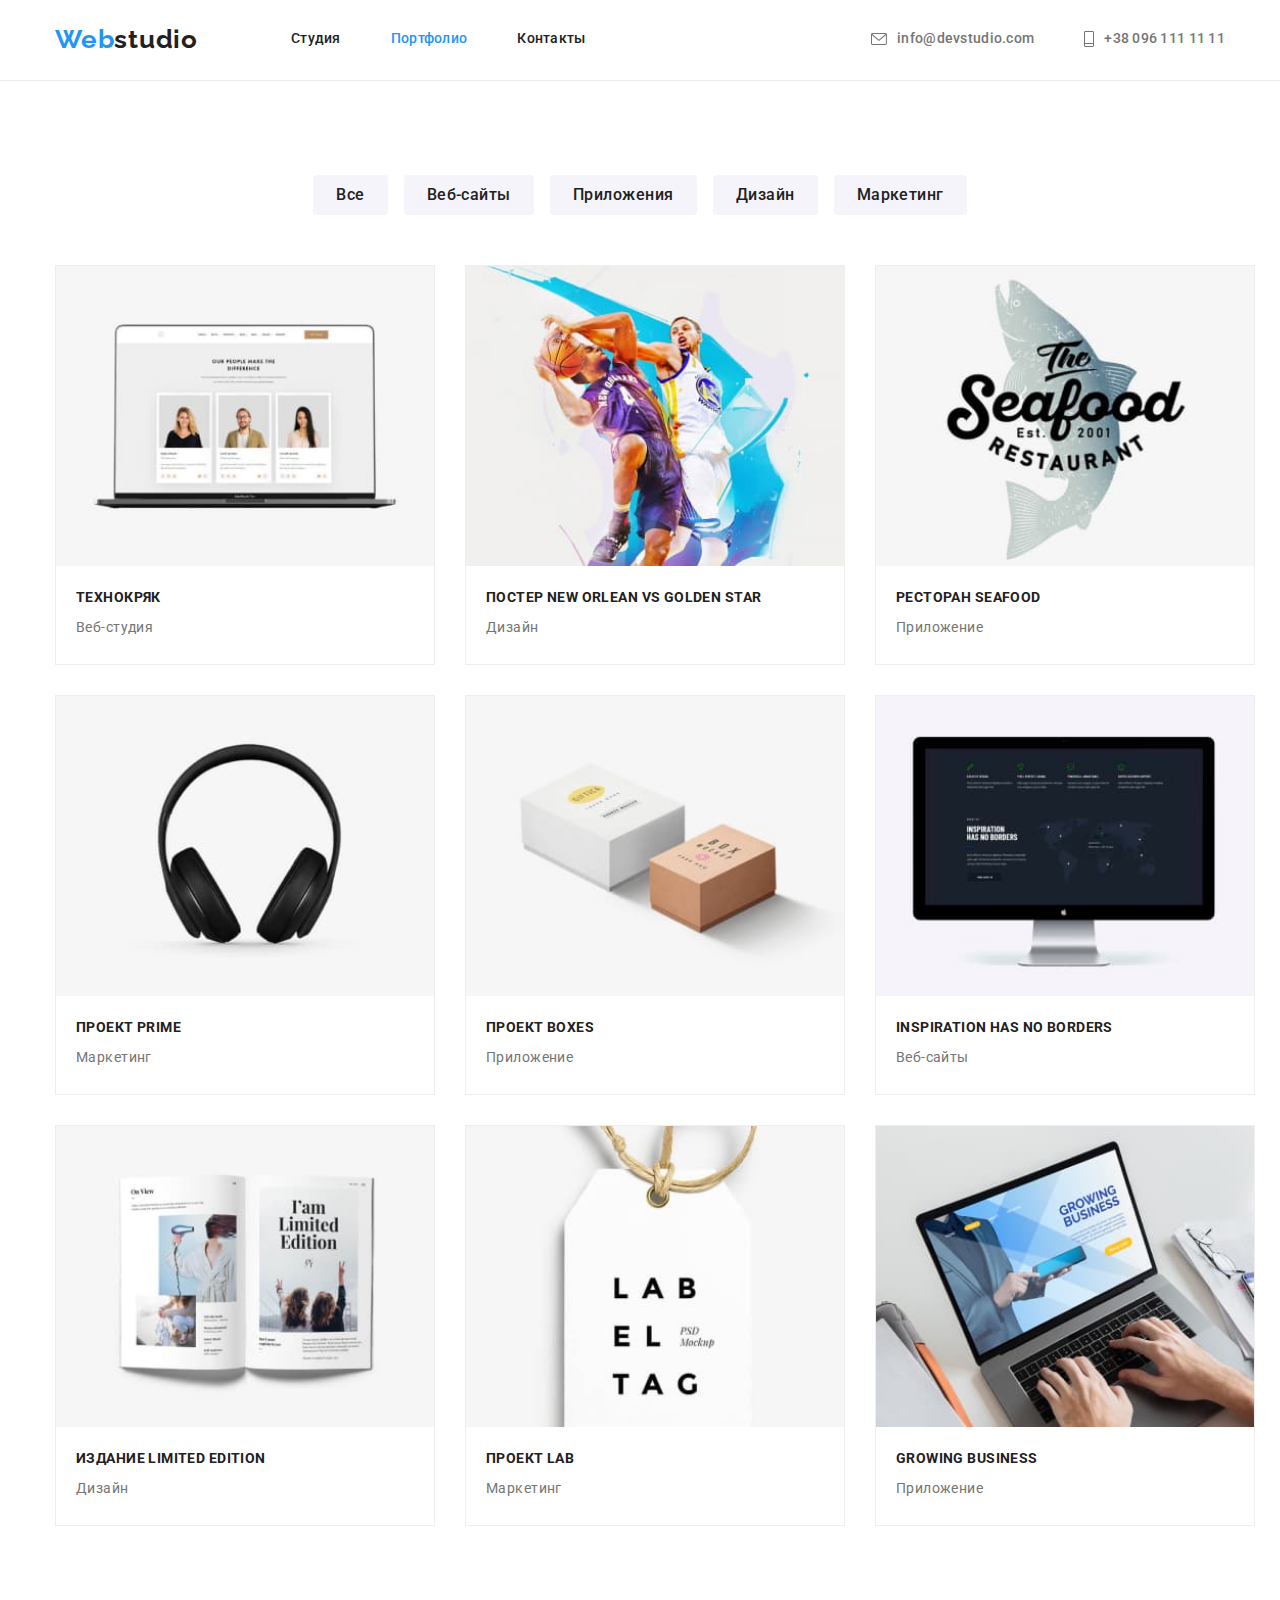
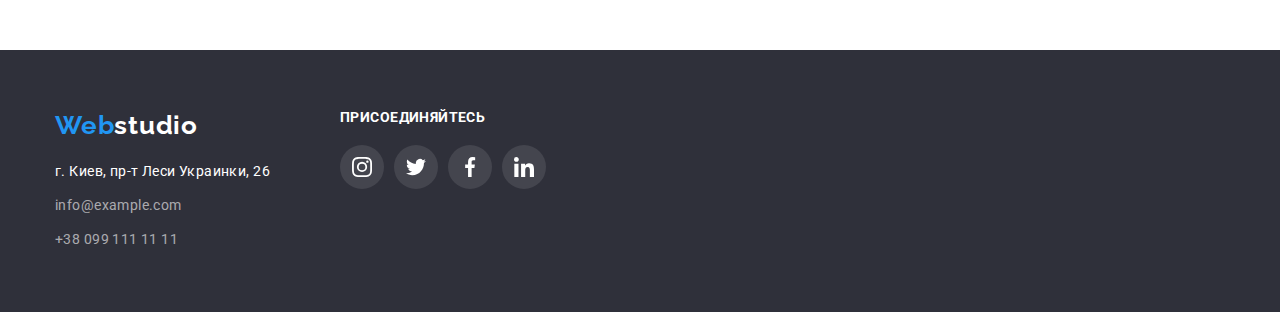
==== portfolio.html @ 7bdae18e "скопирован контент из дз4" ====
<!DOCTYPE html>
<html lang="ru">
<head>
    <meta charset="UTF-8">
    <meta http-equiv="X-UA-Compatible" content="IE=edge">
    <meta name="viewport" content="width=device-width, initial-scale=1.0">
    <link rel="preconnect" href="https://fonts.googleapis.com">
    <link rel="preconnect" href="https://fonts.gstatic.com" crossorigin>
    <link
        href="https://fonts.googleapis.com/css2?family=Oleo+Script&family=Raleway:wght@700&family=Roboto:wght@400;500;700;900&display=swap"
        rel="stylesheet">
    <link rel="stylesheet" href="./css/modern-normalize.css">
    <link rel="stylesheet" href="./css/styles.css">
    <title class="title">Портфолио</title>
</head>
<body>
    <header class="header">
        <div class="container header-container">
        <!-- link to homepage-->
        <a class="header-logo link"  href="/"><span class="logocolor">Web</span>studio</a>
        <!--header nav section-->
        <nav class="header-nav">
            <ul class="list header-list">
                <li class="header-item"><a class="link header-link"  href="./index.html">Студия</a></li>
                <li class="header-item"><a class="link header-link current"  href="./portfolio.html">Портфолио</a></li>
                <li class="header-item"><a class="link header-link"  href="/Контакты">Контакты</a></li>
            </ul>
        </nav>
        <div class="header-contact">
            <ul class="list header-list">
                <!-- Link to e-mail address -->
                <li class="header-item">
                    <a class="link header-link-contact" href="mailto:info@devstudio.com">
                        <svg class="icon-contact" width="16" height="12">
                            <use href="./images/symbol-defs.svg#icon-mail"></use>
                        </svg>
                        info@devstudio.com
                    </a>
                </li>
                <!-- Link to phone number  -->
                <li class="header-item">
                    <a class="link header-link-contact" href="tel:+38 096 111 11 11">
                        <svg class="icon-contact" width="10" height="16">
                            <use href="./images/symbol-defs.svg#icon-phone"></use>
                        </svg>
                        +38 096 111 11 11
                    </a>
                </li>
            </ul>
        </div>
        </div>
    </header>
    <main>
        <section class="main">
            <div class="container">
        <!-- section main-->
                <ul class="list main-list">
                    <li class="main-item"><button type="button" class="main-btn">Все</button></a></li>
                    <li class="main-item"><button type="button" class="main-btn">Веб-сайты</button></a></li>
                    <li class="main-item"><button type="button" class="main-btn">Приложения</button></a></li>
                    <li class="main-item"><button type="button" class="main-btn">Дизайн</button></a></li>
                    <li class="main-item"><button type="button" class="main-btn">Маркетинг</button></a></li>
                </ul>
            <!--section portfolio-->
                <ul class="list portfolio-list">
                    <li class="portfolio-item"><a class="link portfolio-link" href=""><img src="./images/technocryack.jpg" alt="ноутбук" width="370">
                        <div class="portfolio-card-text">
                        <h3 class="h3-portfolio h3-title">Технокряк</h3>
                        <p class="p-portfolio p-text">Веб-студия</p>
                        </div>
                        </a>
                    </li>
                    <li class="portfolio-item"><a class="link portfolio-link" href=""><img src="./images/poster.jpg" alt="Постер" width="370">
                        <div class="portfolio-card-text">
                        <h3 class="h3-portfolio h3-title">Постер New Orlean vs Golden Star</h3>
                        <p class="p-portfolio p-text">Дизайн</p>
                        </div>
                        </a>
                    </li>
                    <li class="portfolio-item"><a class="link portfolio-link" href=""><img src="./images/restoruantseafood.jpg" alt="Ресторан" width="370">
                        <div class="portfolio-card-text">
                        <h3 class="h3-portfolio h3-title">Ресторан Seafood</h3>
                        <p class="p-portfolio p-text">Приложение</p>
                        </div>
                        </a>
                    </li>
                    <li class="portfolio-item"><a class="link portfolio-link" href=""><img src="./images/projectprime.jpg" alt="прайм" width="370">
                        <div class="portfolio-card-text">
                        <h3 class="h3-portfolio h3-title">Проект Prime</h3>
                        <p class="p-portfolio p-text">Маркетинг</p>
                        </div>
                        </a>
                    </li>
                    <li class="portfolio-item"><a class="link portfolio-link" href=""><img src="./images/projectboxes.jpg" alt="коробочки"width="370">
                        <div class="portfolio-card-text">
                        <h3 class="h3-portfolio h3-title">Проект Boxes</h3>
                        <p class="p-portfolio p-text">Приложение</p>
                        </div>
                        </a>
                    </li>
                    <li class="portfolio-item"><a class="link portfolio-link" href=""><img src="./images/insphasnoborders.jpg" alt="Вебсайт"width="370">
                        <div class="portfolio-card-text">
                        <h3 class="h3-portfolio h3-title">Inspiration has no Borders</h3>
                        <p class="p-portfolio p-text">Веб-сайты</p>
                        </div>
                        </a>
                    </li>
                    <li class="portfolio-item"><a class="link portfolio-link" href=""><img src="./images/limedition.jpg" alt="журнал"width="370">
                        <div class="portfolio-card-text">
                        <h3 class="h3-portfolio h3-title">Издание Limited Edition</h3>
                        <p class="p-portfolio p-text">Дизайн</p>
                        </div>
                        </a>
                    </li>
                    <li class="portfolio-item"><a class="link portfolio-link" href=""><img src="./images/projectlab.jpg" alt="Бирка"width="370">
                        <div class="portfolio-card-text">
                        <h3 class="h3-portfolio h3-title">Проект LAB</h3>
                        <p class="p-portfolio p-text">Маркетинг</p>
                        </div>
                        </a>
                    </li>
                    <li class="portfolio-item"><a class="link portfolio-link" href=""><img src="./images/growingbusiness.jpg" alt="работа на ноутбуке"width="370">
                        <div class="portfolio-card-text">
                        <h3 class="h3-portfolio h3-title">Growing Business</h3>
                        <p class="p-portfolio p-text">Приложение</p>
                        </div>
                        </a>
                    </li>
                </ul>
            </div>
        </section>
    </main>
<footer class="footer">
    <div class="container connect-container">
        <!--link to homepage-->
        <section class="footer-section-address">
            <a class="footer-logo link" href="/"><span class="logocolor">Web</span>studio</a>
            <address class="address">
                <ul class="list footer-list">
                    <li class="footer-item"><a class="link footer-link" href="https://goo.gl/maps/7gnmi9hPNEsTikb38"
                            target="_blank">г. Киев, пр-т Леси Украинки, 26</a></li>
                    <li class="footer-item"><a class="link footer-link footer-mail"
                            href="mailto:info@example.com">info@example.com</a></li>
                    <li class="footer-item"><a class="link footer-link footer-tel" href="tel:+380991111111">+38 099 111
                            11 11</a></li>
                </ul>
            </address>
        </section>
        <section>
            <h2 class="h2-title social-list-title">ПРИСОЕДИНЯЙТЕСЬ</h2>
            <ul class="list social-list">
                <li class="footer-social-item"><a class="link footer-social-link" href="">
                        <svg class="footer-social-icon">
                            <use href="./images/symbol-defs.svg#icon-instagram"></use>
                        </svg>
                    </a></li>
                <li class="footer-social-item"><a class="link footer-social-link" href="">
                        <svg class="footer-social-icon">
                            <use href="./images/symbol-defs.svg#icon-twitter"></use>
                        </svg>
                    </a></li>
                <li class="footer-social-item"><a class="link footer-social-link" href="">
                        <svg class="footer-social-icon">
                            <use href="./images/symbol-defs.svg#icon-facebook"></use>
                        </svg>
                    </a></li>
                <li class="footer-social-item"><a class="link footer-social-link" href="">
                        <svg class="footer-social-icon">
                            <use href="./images/symbol-defs.svg#icon-linkedin"></use>
                        </svg>
                    </a></li>
            </ul>
        </section>
    </div>
</footer>
</body>
</html>
---- css/styles.css ----
p,
h1,
h2,
h3,
h4,
h5,
h6 {
  margin: 0;
}
ul {
  margin: 0;
  padding: 0;
}
button {
  cursor: pointer;
  border: none;
}
img {
  display: block;
  width: 100%;
  height: auto;
}

.container {
  width: 1200px;
  padding-left: 15px;
  padding-right: 15px;
  margin: 0 auto;
}
:root {
  --basecolor1: #ffffff;
  --basecolor2: #212121;
  --basecolor3hover: #2196f3;
}
body {
  font-family: Roboto, sans-serif;
  color: var(--basecolor2);
  background-color: var(--basecolor1);
}

.list {
  list-style: none;
}
.link {
  text-decoration: none;
}
.link:hover,
.link:focus {
}
.title {
}
.h2-title {
  font-weight: 700;
  font-size: 36px;
  line-height: 1.11;
  text-align: center;
  letter-spacing: 0.03em;

  color: var(--basecolor2);

  margin-bottom: 50px;
}
.h3-title {
  font-weight: 700;
  font-size: 14px;
  line-height: 1.14;
  letter-spacing: 0.03em;
  text-transform: uppercase;

  color: var(--basecolor2);

  padding-bottom: 10px;
}
.p-text {
  font-weight: 400;
  font-size: 14px;
  line-height: 1.71;
  letter-spacing: 0.03em;

  color: #757575;
}

/* ---header----*/
.header {
  background-color: inherit;
  border-bottom: 1px solid #ececec;
}
.header-container {
  display: flex;
  align-items: center;
  padding-top: 24px;
  padding-bottom: 25px;
}
.header-logo {
  font-family: Raleway;
  font-weight: 700;
  font-size: 26px;
  line-height: 1.19;
  letter-spacing: 0.03em;
  color: var(--basecolor2);
  margin-right: 93px;
}
.logocolor {
  font-family: Raleway;
  font-weight: 700;
  font-size: 26px;
  line-height: 1.19;
  letter-spacing: 0.03em;
  color: var(--basecolor3hover);
}
.header-nav {
}
.header-list {
  display: flex;
}
.header-contact .link {
  font-weight: 500;
  font-size: 14px;
  line-height: 1.14;
  letter-spacing: 0.02em;
  color: #757575;
}
.header-item:not(:last-child) {
  margin-right: 50px;
}
.header-link {
  font-weight: 500;
  font-size: 14px;
  line-height: 1.14;
  letter-spacing: 0.02em;
  color: var(--basecolor2);
}
.header-link:hover,
.header-link:focus {
  color: var(--basecolor3hover);
}
.header-contact {
  margin-left: auto;
}
.header-item:not(:last-child) {
  margin-right: 50px;
}
.header-item .link {
  display: flex;
  justify-content: center;
  align-items: center;
}

.header-link-contact {
  display: block;
  text-decoration: none;
}
.header-list .link:hover,
.header-list .link:focus {
  color: var(--basecolor3hover);
}
.icon-contact {
  margin-right: 10px;
  fill: currentColor;
}

/*---make order-- */
.make-order {
  background-color: #2f303a;
  background-image: linear-gradient(
      rgba(47, 48, 58, 0.4),
      rgba(47, 48, 58, 0.4)
    ),
    url(../images/makeorderbackground.jpg);
  background-repeat: no-repeat;
  background-position: center;
  background-size: cover;
  padding-top: 200px;
  padding-bottom: 200px;
}
.make-order-title {
  font-family: Roboto;
  font-style: normal;
  font-weight: 900;
  font-size: 44px;
  line-height: 60px;
  text-align: center;
  letter-spacing: 0.06em;
  text-transform: uppercase;
  color: var(--basecolor1);
  margin: 0 auto 30px;
  max-width: 700px;
}
.make-order-button {
  color: var(--basecolor1);
  background: var(--basecolor3hover);
  text-align: center;
  margin: 0 auto;
  display: block;
  width: 200px;
  height: 50px;
  box-shadow: 0px 4px 4px rgba(0, 0, 0, 0.15);
  border-radius: 4px;
}
.make-order-button:hover,
.make-order-button:focus {
  background: #188ce8;
}
.current {
  color: var(--basecolor3hover);
}
/* ---features--- */
.features {
  padding-top: 94px;
}
.features-list {
  display: flex;
}
.features-item {
  width: 270px;
  margin-right: 30px;
}
.features-item:last-child {
  margin-right: 0;
}
/* .features-item::before {
  display: block;
  content: "";
  height: 120px;
  background-color: #f5f4fa;
  background-position: center;
  border-radius: 4px;
  margin-bottom: 30px;
} */

.icon-features {
  display: flex;
  justify-content: center;
  align-items: center;
  height: 120px;
  border-radius: 4px;
  background-color: #f5f4fa;
  background-position: center;
  margin-bottom: 30px;
}
.icon-features-icon {
  width: 70px;
  height: 70px;
}

/* ---our work---- */
.our-work {
  padding-top: 94px;
  padding-bottom: 94px;
}
.our-work-list {
  display: flex;
}
.our-work-item + .our-work-item {
  margin-left: 30px;
}
.our-work-item:first-child {
  margin-left: 0;
}
/* --- our team--- */
.our-team {
  padding-top: 94px;
  background: #f5f4fa;
  padding-bottom: 94px;
}
.our-team-list {
  display: flex;
}
.our-team-item {
  width: 270px;
  background: var(--basecolor1);
  /* material shadow v1 */
  box-shadow: 0px 1px 3px rgba(0, 0, 0, 0.12), 0px 1px 1px rgba(0, 0, 0, 0.14),
    0px 2px 1px rgba(0, 0, 0, 0.2);
  border-radius: 0px 0px 4px 4px;
  margin-left: 30px;
  align-items: center;
}
.our-team-item:first-child {
  margin-left: 0;
}
.card-employee {
  margin: 30px auto;
}

.our-team-name {
  margin-top: 30px;
  /* identical to box height */
  text-align: center;
  letter-spacing: 0.03em;
}
.our-team-post {
  /* identical to box height */
  text-align: center;
  letter-spacing: 0.03em;
}
.our-team-title {
  margin-bottom: 50px;
}
.our-team-social-list {
  display: flex;
  justify-content: center;
}
.our-team-social-item + .our-team-social-item {
  margin-left: 10px;
}
.our-team-social-link {
  width: 44px;
  height: 44px;
  display: flex;
  justify-content: center;
  align-items: center;
  border-radius: 50%;
}
.our-team-social-link:hover,
.our-team-social-link:focus {
  background-color: var(--basecolor3hover);
}
.our-team-social-link:hover .our-team-social-icon,
.our-team-social-link:focus .our-team-social-icon {
  fill: var(--basecolor1);
}
.our-team-social-icon {
  width: 20px;
  height: 20px;
  fill: #afb1b8;
}

/* ---customers--- */
.customers {
  justify-content: center;
  padding-top: 94px;
  padding-bottom: 94px;
}
.customers-title {
  margin-bottom: 50px;
}
.customers-list {
  display: flex;
  justify-content: center;
}
.customers-item {
  margin-right: 30px;
}
.customers-item:last-child {
  margin-right: 0;
}
.customers-item:hover {
  color: var(--basecolor3hover);
}
.customers-link {
  display: flex;
  justify-content: center;
  align-items: center;
  width: 170px;
  height: 92px;
  border: 1px solid;
  color: #afb1b8;
  border-color: #afb1b8;
  border-radius: 4px;
}
.customers-link:hover,
.customers-link:focus {
  border-color: var(--basecolor3hover);
  color: var(--basecolor3hover);
}
.icon-logo {
  fill: currentColor;
}
/* ---footer---- */
.footer {
  background: #2f303a;
  padding-top: 60px;
  padding-bottom: 60px;
}
.footer-list {
}
.footer-item {
  margin-bottom: 10px;
}
.footer-item:last-child {
  margin-bottom: 0;
}
.footer-link {
  font-family: inherit;
  font-weight: 400;
  font-size: 14px;
  line-height: 1.71;
  letter-spacing: 0.03em;
  color: var(--basecolor1);
}
.footer-link:hover,
.footer-link:focus {
  font-family: inherit;
  font-weight: 400;
  font-size: 14px;
  line-height: 1.71;
  letter-spacing: 0.03em;
  color: var(--basecolor3hover);
}
.footer-mail,
.footer-tel {
  color: rgba(255, 255, 255, 0.6);
}
.footer-logo {
  display: block;
  font-family: Raleway;
  font-style: normal;
  font-weight: 700;
  font-size: 26px;
  line-height: 1.19;
  letter-spacing: 0.03em;
  color: var(--basecolor1);
  margin-bottom: 20px;
}
.address {
  font-style: normal;
}
.connect-container {
  display: flex;
}
.footer-section-address {
  margin-right: 70px;
}
.social-list-title {
  color: var(--basecolor1);
  font-size: 14px;
  line-height: 1, 17;
  text-align: left;
  margin-bottom: 20px;
}
.social-list {
  display: flex;
}
.footer-social-item {
  margin-right: 10px;
}
.footer-social-link {
  width: 44px;
  height: 44px;
  background-color: rgba(255, 255, 255, 0.1);
  display: flex;
  justify-content: center;
  align-items: center;
  border-radius: 50%;
}
.footer-social-link:hover {
  background-color: var(--basecolor3hover);
}
.footer-social-icon {
  width: 20px;
  height: 20px;
  fill: var(--basecolor1);
}
/* ---main---- */
.main {
  padding-top: 94px;
  padding-bottom: 94px;
}
.main-list {
  display: flex;
  justify-content: center;
  margin-bottom: 50px;
}
.main-item {
  margin-left: 8px;
  border-radius: 4px;
  cursor: pointer;
}
.main-item:first-child {
  margin-left: 0;
}
.main-item:not(:last-child) {
  margin-right: 8px;
}
.main-link {
}
.main-btn {
  padding: 6px 22px;
  border: 1px solid transparent;
  border-radius: 4px;
  font-family: inherit;
  font-weight: 500;
  font-size: 16px;
  line-height: 1.62;
  letter-spacing: 0.03em;
  background-color: #f5f4fa;
  color: var(--basecolor2);
  cursor: pointer;
}
.main-list .main-btn:hover,
.main-list .main-btn:focus {
  color: var(--basecolor1);
  background: var(--basecolor3hover);
  box-shadow: 0px 3px 1px rgba(0, 0, 0, 0.1), 0px 1px 2px rgba(0, 0, 0, 0.08),
    0px 2px 2px rgba(0, 0, 0, 0.12);
  border-radius: 4px;
}
.current-button {
  color: var(--basecolor1);
  background: var(--basecolor3hover);
  /* shadow-middle */
  box-shadow: 0px 3px 1px rgba(0, 0, 0, 0.1), 0px 1px 2px rgba(0, 0, 0, 0.08),
    0px 2px 2px rgba(0, 0, 0, 0.12);
  border-radius: 4px;
}
/* ---portfolio---- */
.portfolio {
}
.portfolio-list {
  display: flex;
  flex-wrap: wrap;
  margin-left: -30px;
  margin-right: -30px;
}
.portfolio-item {
  flex-basis: calc((100% - 90px) / 3);
  margin-left: 30px;
  margin-bottom: 30px;
  background: var(--basecolor1);
  border: 1px solid #eeeeee;
}
.portfolio-list .portfolio-link:hover,
.portfolio-list .portfolio-link:focus {
  box-sizing: border-box;
  box-shadow: 1px 4px 6px 0px rgba(0, 0, 0, 0.161),
    0px 4px 4px 0px rgba(0, 0, 0, 0.059), 0px 1px 1px 0px rgba(0, 0, 0, 0.122);
}
.portfolio-card-text {
  padding: 24px 20px;
}
.portfolio-link {
  display: block;
}
.portfolio-link:hover {
}
.h3-portfolio {
}
.p-portfolio {
}
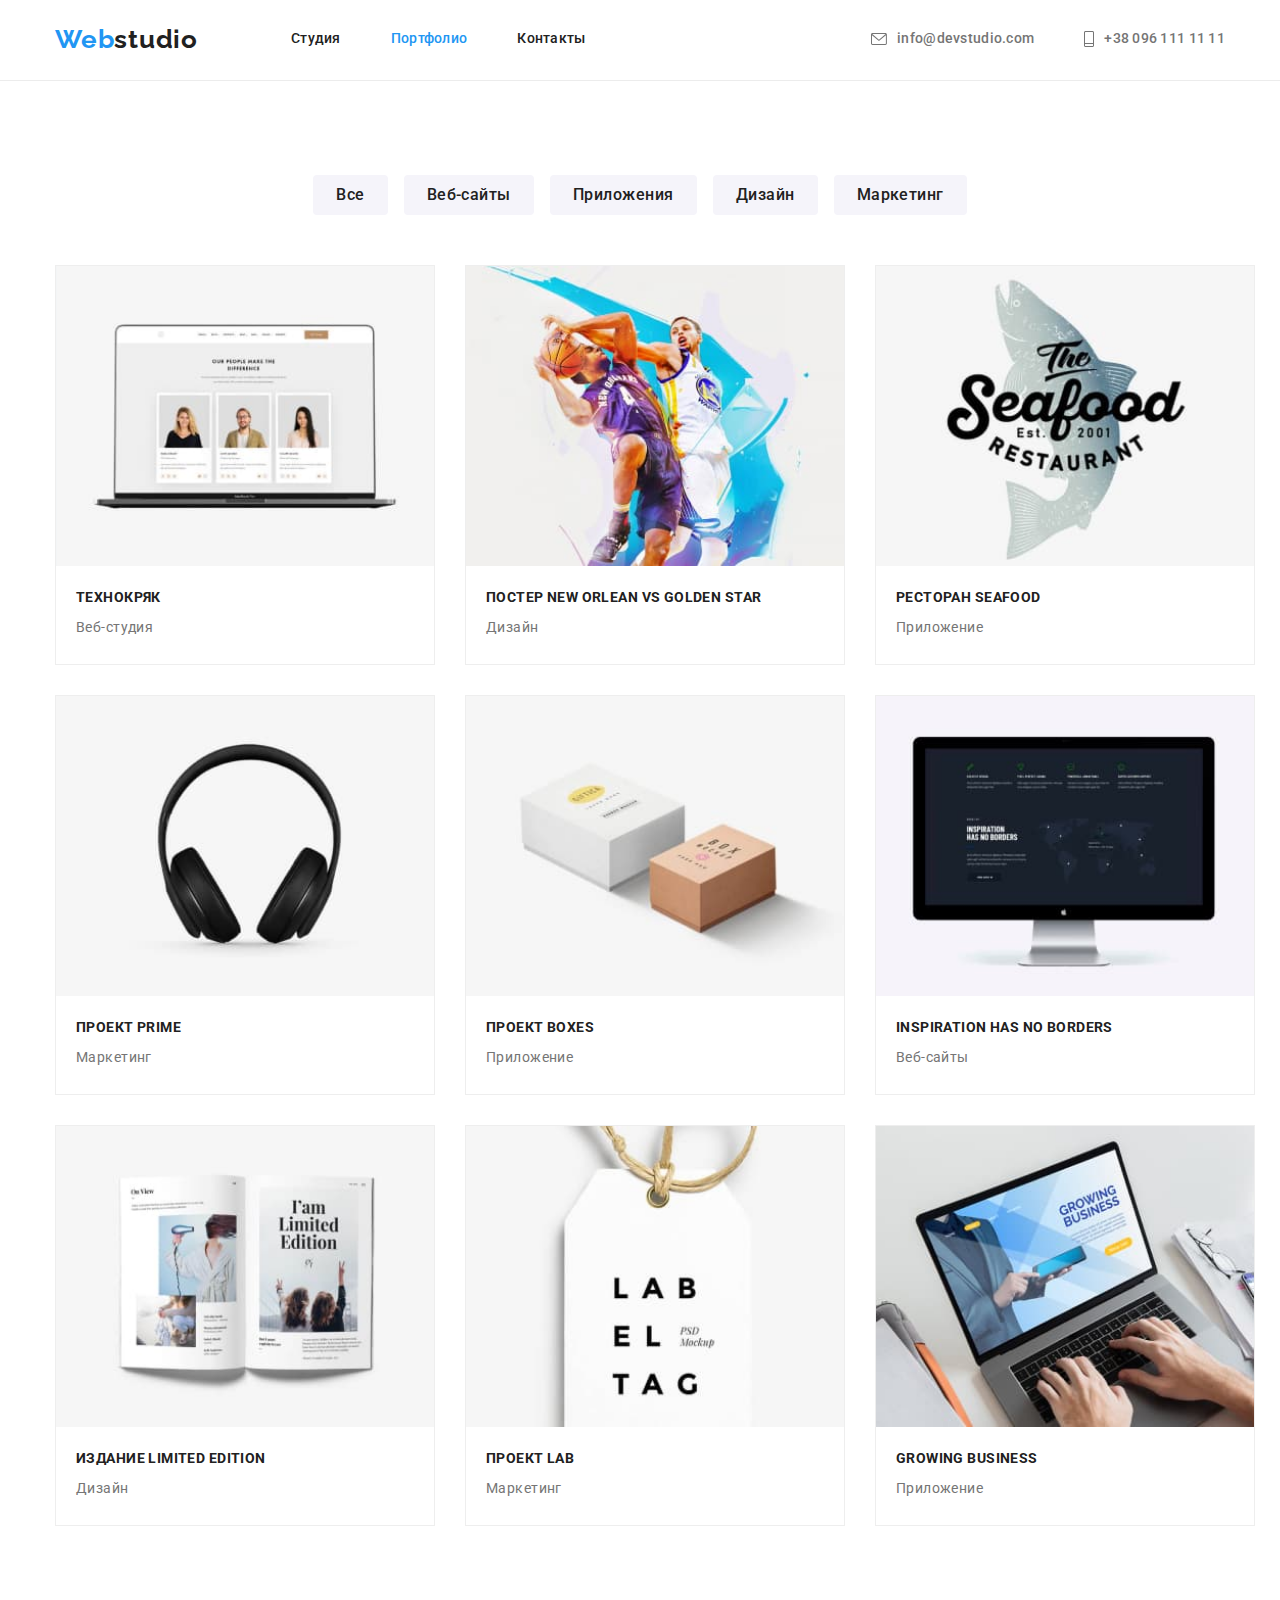
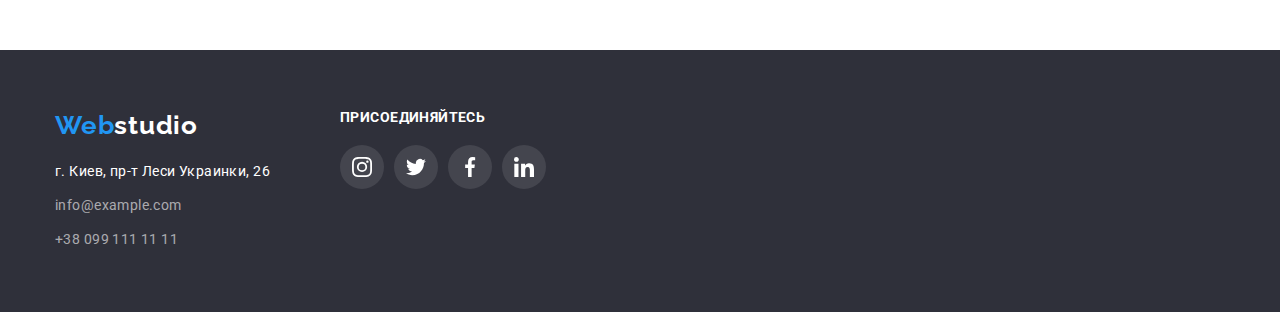
==== commit 544fdf50: "добавлен оверлей в портфолио" ====
--- a/portfolio.html
+++ b/portfolio.html
@@ -63,12 +63,22 @@
                 </ul>
             <!--section portfolio-->
                 <ul class="list portfolio-list">
-                    <li class="portfolio-item"><a class="link portfolio-link" href=""><img src="./images/technocryack.jpg" alt="ноутбук" width="370">
-                        <div class="portfolio-card-text">
-                        <h3 class="h3-portfolio h3-title">Технокряк</h3>
-                        <p class="p-portfolio p-text">Веб-студия</p>
-                        </div>
+                    <li class="portfolio-item"><a class="link portfolio-link" href="">
+                        <div class="thumb-overlay">
+                        <img src="./images/technocryack.jpg" alt="ноутбук" width="370">
+                            <div class="container-overlay">
+                                <p class="text-overlay">Технокряк это современная площадка распространения коронавируса. Компании используют эту
+                                    платформу для цифрового
+                                    шпионажа и атак на защищённые сервера конкурентов.</p>
+                            </div>
+                            </div>
+                            <div class="portfolio-card-text">
+                            <h3 class="h3-portfolio h3-title">Технокряк</h3>
+                            <p class="p-portfolio p-text">Веб-студия</p>
+                            </div>
+                        
                         </a>
+                        
                     </li>
                     <li class="portfolio-item"><a class="link portfolio-link" href=""><img src="./images/poster.jpg" alt="Постер" width="370">
                         <div class="portfolio-card-text">
--- a/css/styles.css
+++ b/css/styles.css
@@ -133,6 +133,7 @@
 .header-link:hover,
 .header-link:focus {
   color: var(--basecolor3hover);
+  border-bottom: 4px solid var(--basecolor3hover);
 }
 .header-contact {
   margin-left: auto;
@@ -532,6 +533,36 @@
 .portfolio-link {
   display: block;
 }
+.thumb-overlay {
+  position: relative;
+  overflow: hidden;
+}
+
+.container-overlay {
+  position: absolute;
+  top: 0;
+  left: 0;
+  width: 100%;
+  height: 100%;
+  text-align: center;
+  background-color: rgba(33, 150, 243, 0.9);
+  transform: translateX(-100%);
+  transition: 500ms ease;
+}
+.text-overlay {
+  font-family: Roboto;
+  font-size: 18px;
+  font-weight: 400;
+  line-height: 28px;
+  letter-spacing: 0.03em;
+  text-align: left;
+  padding: 24px 63px;
+  color: var(--basecolor1);
+}
+.thumb-overlay:hover .container-overlay {
+  transform: translateX(0);
+}
+
 .portfolio-link:hover {
 }
 .h3-portfolio {
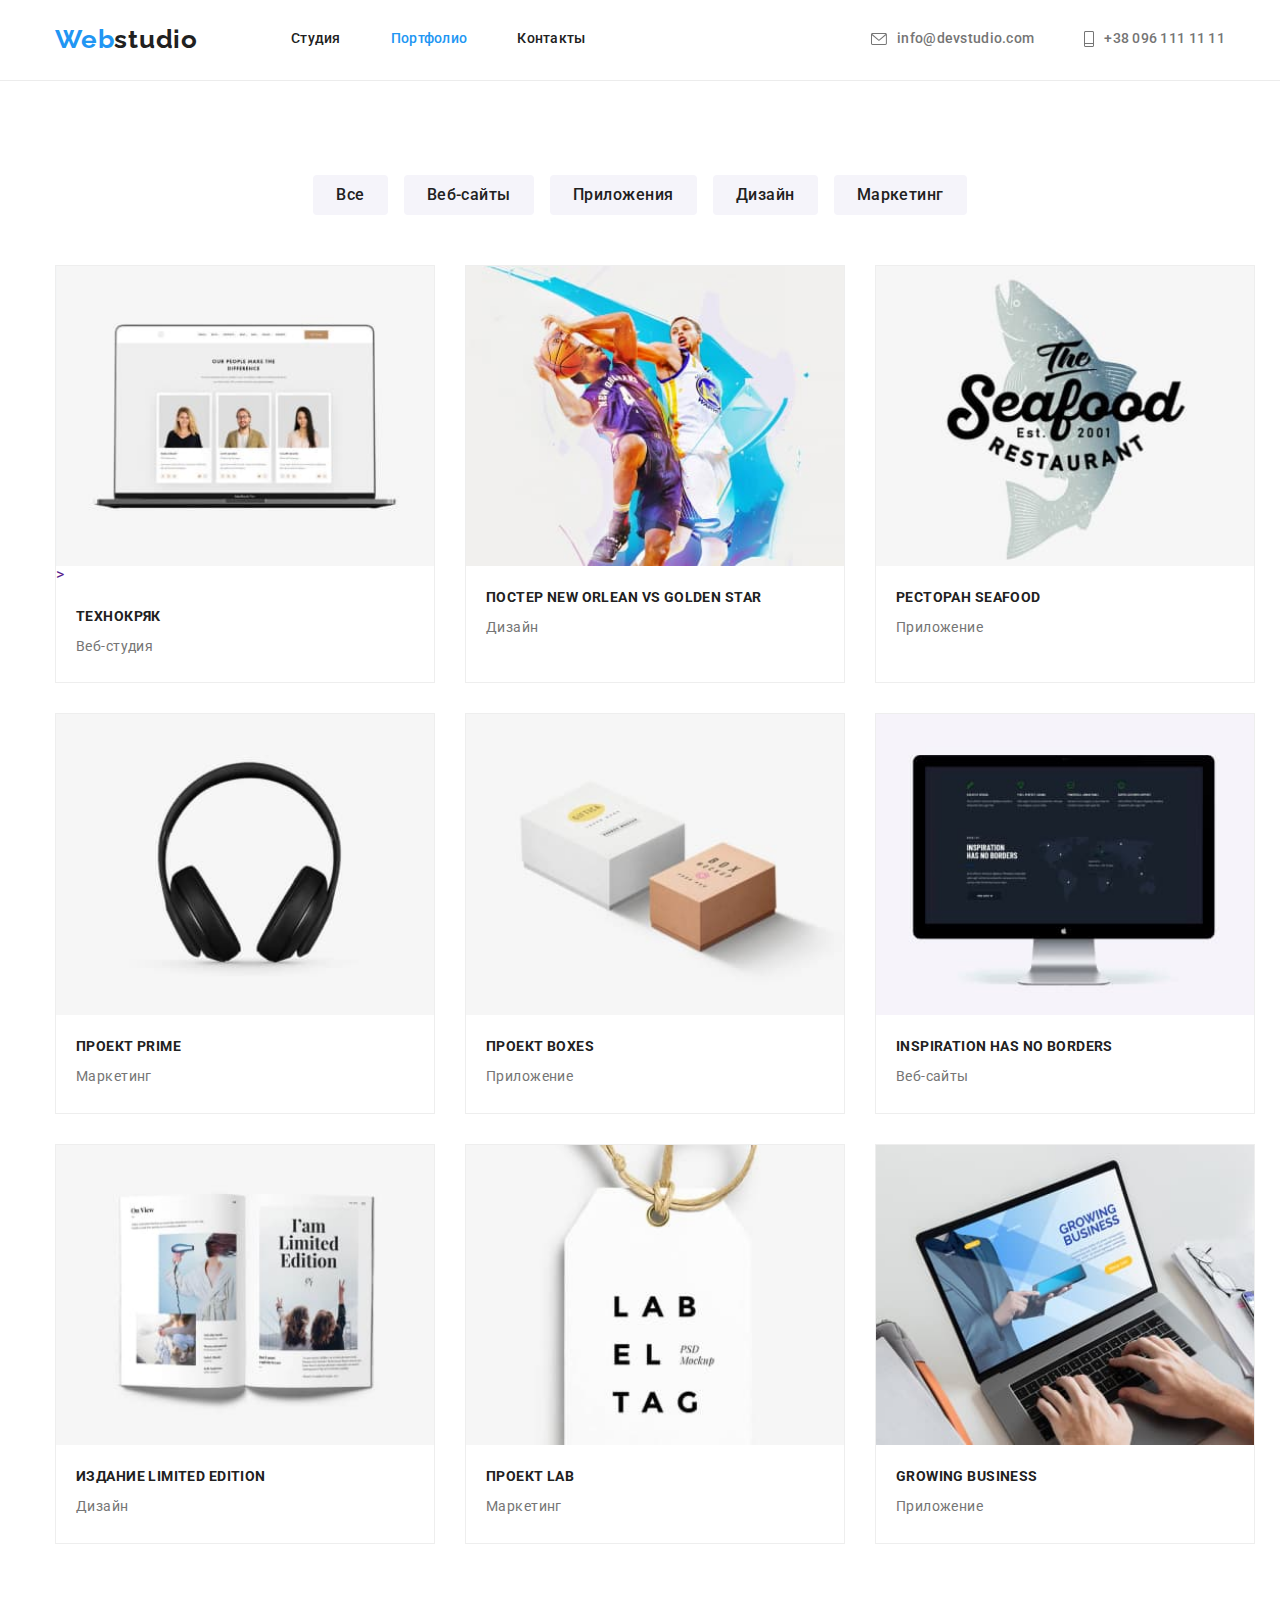
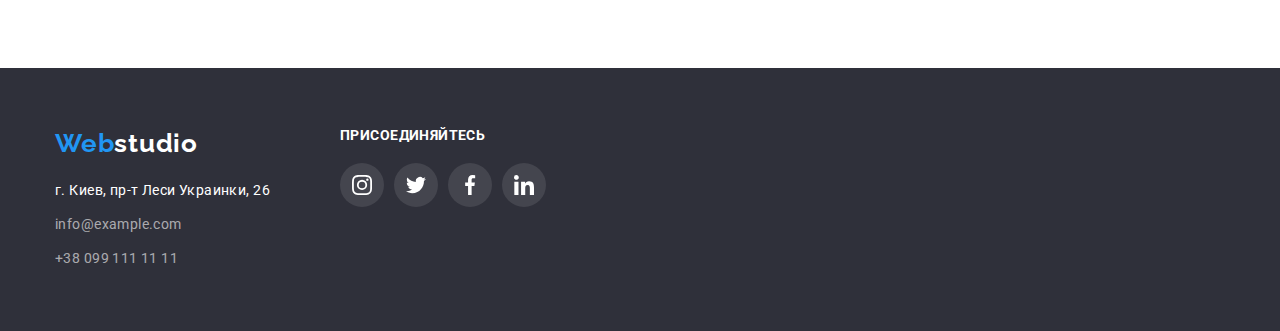
==== commit ea083b92: "ошибка" ====
--- a/portfolio.html
+++ b/portfolio.html
@@ -71,7 +71,7 @@
                                     платформу для цифрового
                                     шпионажа и атак на защищённые сервера конкурентов.</p>
                             </div>
-                            </div>
+                            </div>>
                             <div class="portfolio-card-text">
                             <h3 class="h3-portfolio h3-title">Технокряк</h3>
                             <p class="p-portfolio p-text">Веб-студия</p>
--- a/css/styles.css
+++ b/css/styles.css
@@ -258,6 +258,24 @@
 .our-work-item:first-child {
   margin-left: 0;
 }
+.our-work-item-img {
+  position: relative;
+}
+.our-work-item-text {
+  position: absolute;
+  width: 370px;
+  height: 70px;
+  padding: 27px 82px;
+  bottom: 0;
+  left: 0;
+  font-size: 14px;
+  font-weight: 700;
+  line-height: 1, 14;
+  letter-spacing: 0.03em;
+  text-align: center;
+  color: var(--basecolor1);
+  background-color: rgba(47, 48, 58, 0.8);
+}
 /* --- our team--- */
 .our-team {
   padding-top: 94px;
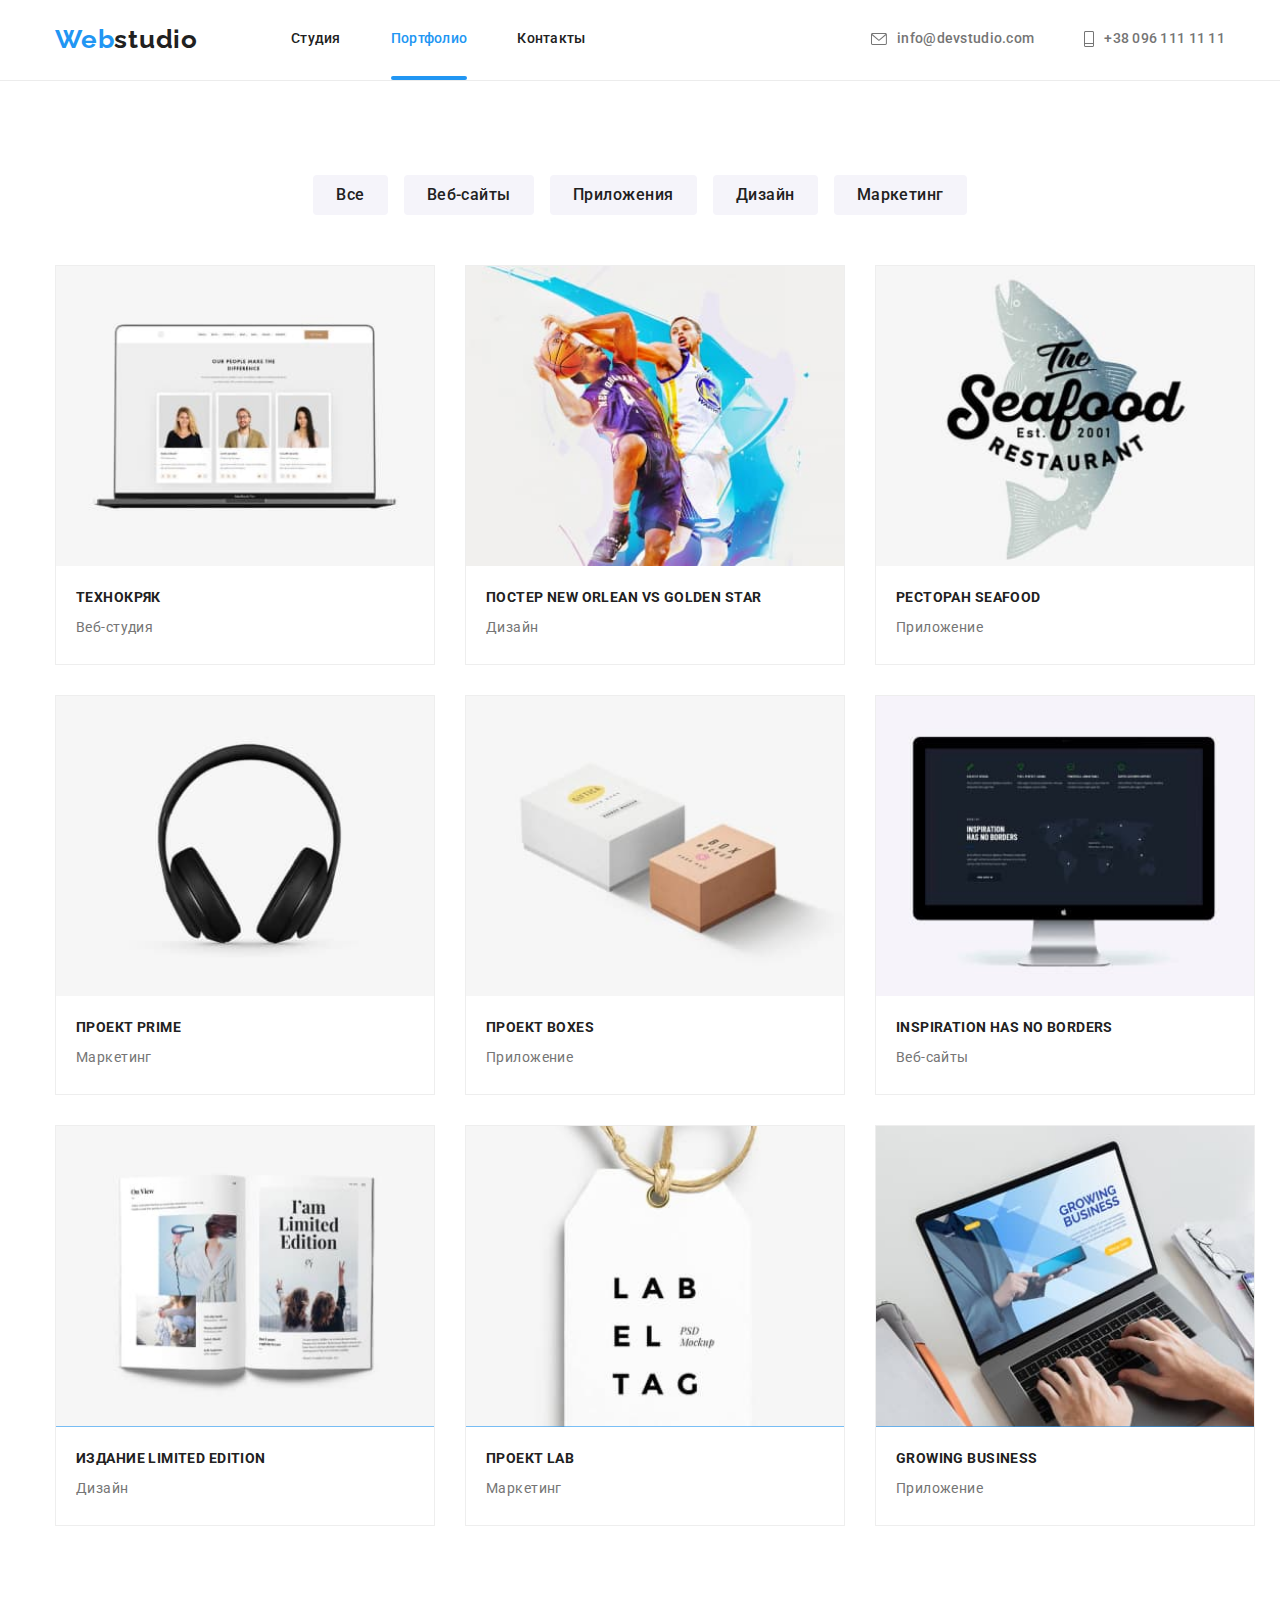
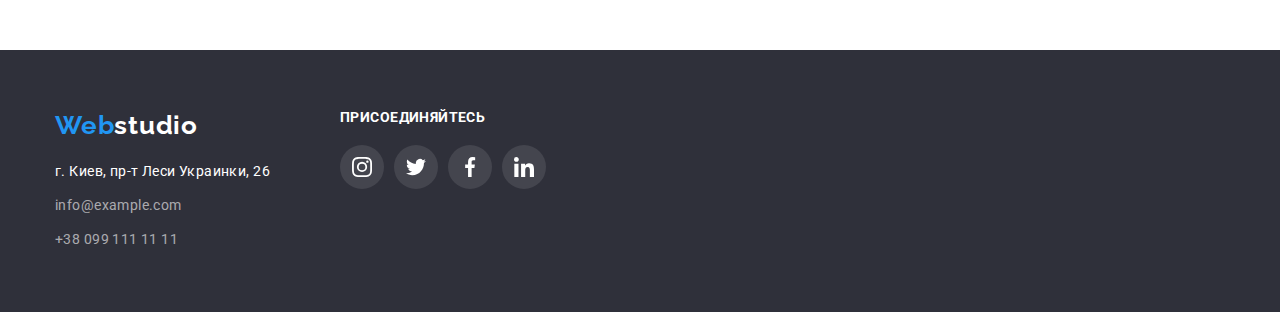
==== commit 65d15212: "добален js" ====
--- a/portfolio.html
+++ b/portfolio.html
@@ -71,65 +71,127 @@
                                     платформу для цифрового
                                     шпионажа и атак на защищённые сервера конкурентов.</p>
                             </div>
-                            </div>>
+                            </div>
                             <div class="portfolio-card-text">
                             <h3 class="h3-portfolio h3-title">Технокряк</h3>
                             <p class="p-portfolio p-text">Веб-студия</p>
                             </div>
-                        
-                        </a>
-                        
-                    </li>
-                    <li class="portfolio-item"><a class="link portfolio-link" href=""><img src="./images/poster.jpg" alt="Постер" width="370">
+                        </a>
+                    </li>
+                    <li class="portfolio-item"><a class="link portfolio-link" href="">
+                        <div class="thumb-overlay">
+                        <img src="./images/poster.jpg" alt="Постер" width="370">
+                            <div class="container-overlay">
+                                <p class="text-overlay">Технокряк это современная площадка распространения коронавируса. Компании используют эту
+                                    платформу для цифрового
+                                    шпионажа и атак на защищённые сервера конкурентов.</p>
+                            </div>
+                        </div>
                         <div class="portfolio-card-text">
                         <h3 class="h3-portfolio h3-title">Постер New Orlean vs Golden Star</h3>
                         <p class="p-portfolio p-text">Дизайн</p>
                         </div>
                         </a>
                     </li>
-                    <li class="portfolio-item"><a class="link portfolio-link" href=""><img src="./images/restoruantseafood.jpg" alt="Ресторан" width="370">
+                    <li class="portfolio-item"><a class="link portfolio-link" href="">
+                        <div class="thumb-overlay">
+                        <img src="./images/restoruantseafood.jpg" alt="Ресторан" width="370">
+                            <div class="container-overlay">
+                                <p class="text-overlay">Технокряк это современная площадка распространения коронавируса. Компании используют эту
+                                    платформу для цифрового
+                                    шпионажа и атак на защищённые сервера конкурентов.</p>
+                            </div>
+                        </div>
                         <div class="portfolio-card-text">
                         <h3 class="h3-portfolio h3-title">Ресторан Seafood</h3>
                         <p class="p-portfolio p-text">Приложение</p>
                         </div>
                         </a>
                     </li>
-                    <li class="portfolio-item"><a class="link portfolio-link" href=""><img src="./images/projectprime.jpg" alt="прайм" width="370">
+                    <li class="portfolio-item"><a class="link portfolio-link" href="">
+                        <div class="thumb-overlay">
+                        <img src="./images/projectprime.jpg" alt="прайм" width="370">
+                            <div class="container-overlay">
+                                <p class="text-overlay">Технокряк это современная площадка распространения коронавируса. Компании используют эту
+                                    платформу для цифрового
+                                    шпионажа и атак на защищённые сервера конкурентов.</p>
+                            </div>
+                        </div>
                         <div class="portfolio-card-text">
                         <h3 class="h3-portfolio h3-title">Проект Prime</h3>
                         <p class="p-portfolio p-text">Маркетинг</p>
                         </div>
                         </a>
                     </li>
-                    <li class="portfolio-item"><a class="link portfolio-link" href=""><img src="./images/projectboxes.jpg" alt="коробочки"width="370">
+                    <li class="portfolio-item"><a class="link portfolio-link" href="">
+                        <div class="thumb-overlay">
+                        <img src="./images/projectboxes.jpg" alt="коробочки"width="370">
+                            <div class="container-overlay">
+                                <p class="text-overlay">Технокряк это современная площадка распространения коронавируса. Компании используют эту
+                                    платформу для цифрового
+                                    шпионажа и атак на защищённые сервера конкурентов.</p>
+                            </div>
+                        </div>
                         <div class="portfolio-card-text">
                         <h3 class="h3-portfolio h3-title">Проект Boxes</h3>
                         <p class="p-portfolio p-text">Приложение</p>
                         </div>
                         </a>
                     </li>
-                    <li class="portfolio-item"><a class="link portfolio-link" href=""><img src="./images/insphasnoborders.jpg" alt="Вебсайт"width="370">
+                    <li class="portfolio-item"><a class="link portfolio-link" href="">
+                        <div class="thumb-overlay">
+                        <img src="./images/insphasnoborders.jpg" alt="Вебсайт"width="370">
+                            <div class="container-overlay">
+                                <p class="text-overlay">Технокряк это современная площадка распространения коронавируса. Компании используют эту
+                                    платформу для цифрового
+                                    шпионажа и атак на защищённые сервера конкурентов.</p>
+                            </div>
+                        </div>
                         <div class="portfolio-card-text">
                         <h3 class="h3-portfolio h3-title">Inspiration has no Borders</h3>
                         <p class="p-portfolio p-text">Веб-сайты</p>
                         </div>
                         </a>
                     </li>
-                    <li class="portfolio-item"><a class="link portfolio-link" href=""><img src="./images/limedition.jpg" alt="журнал"width="370">
+                    <li class="portfolio-item"><a class="link portfolio-link" href="">
+                        <div class="thumb-overlay">
+                        <img src="./images/limedition.jpg" alt="журнал"width="370">
+                            <div class="container-overlay">
+                                <p class="text-overlay">Технокряк это современная площадка распространения коронавируса. Компании используют эту
+                                    платформу для цифрового
+                                    шпионажа и атак на защищённые сервера конкурентов.</p>
+                            </div>
+                        </div>
                         <div class="portfolio-card-text">
                         <h3 class="h3-portfolio h3-title">Издание Limited Edition</h3>
                         <p class="p-portfolio p-text">Дизайн</p>
                         </div>
                         </a>
                     </li>
-                    <li class="portfolio-item"><a class="link portfolio-link" href=""><img src="./images/projectlab.jpg" alt="Бирка"width="370">
+                    <li class="portfolio-item"><a class="link portfolio-link" href="">
+                        <div class="thumb-overlay">
+                        <img src="./images/projectlab.jpg" alt="Бирка"width="370">
+                            <div class="container-overlay">
+                                <p class="text-overlay">Технокряк это современная площадка распространения коронавируса. Компании используют эту
+                                    платформу для цифрового
+                                    шпионажа и атак на защищённые сервера конкурентов.</p>
+                            </div>
+                        </div>
                         <div class="portfolio-card-text">
                         <h3 class="h3-portfolio h3-title">Проект LAB</h3>
                         <p class="p-portfolio p-text">Маркетинг</p>
                         </div>
                         </a>
                     </li>
-                    <li class="portfolio-item"><a class="link portfolio-link" href=""><img src="./images/growingbusiness.jpg" alt="работа на ноутбуке"width="370">
+                    <li class="portfolio-item"><a class="link portfolio-link" href="">
+                        <div class="thumb-overlay">
+                        <img src="./images/growingbusiness.jpg" alt="работа на ноутбуке"width="370">
+                            <div class="container-overlay">
+                                <p class="text-overlay">Технокряк это современная площадка распространения коронавируса. Компании используют эту
+                                    платформу для цифрового
+                                    шпионажа и атак на защищённые сервера конкурентов.</p>
+                            </div>
+                        </div>
                         <div class="portfolio-card-text">
                         <h3 class="h3-portfolio h3-title">Growing Business</h3>
                         <p class="p-portfolio p-text">Приложение</p>
@@ -183,5 +245,6 @@
         </section>
     </div>
 </footer>
+
 </body>
 </html>--- a/css/styles.css
+++ b/css/styles.css
@@ -130,11 +130,11 @@
   letter-spacing: 0.02em;
   color: var(--basecolor2);
 }
-.header-link:hover,
+/* .header-link:hover,
 .header-link:focus {
   color: var(--basecolor3hover);
   border-bottom: 4px solid var(--basecolor3hover);
-}
+} */
 .header-contact {
   margin-left: auto;
 }
@@ -204,6 +204,17 @@
 }
 .current {
   color: var(--basecolor3hover);
+  position: relative;
+}
+.current::after {
+  content: "";
+  position: absolute;
+  width: 100%;
+  height: 4px;
+  border-radius: 4px;
+  background-color: var(--basecolor3hover);
+  left: 0;
+  bottom: -33px;
 }
 /* ---features--- */
 .features {
@@ -564,7 +575,7 @@
   height: 100%;
   text-align: center;
   background-color: rgba(33, 150, 243, 0.9);
-  transform: translateX(-100%);
+  transform: translateY(100%);
   transition: 500ms ease;
 }
 .text-overlay {
@@ -578,7 +589,7 @@
   color: var(--basecolor1);
 }
 .thumb-overlay:hover .container-overlay {
-  transform: translateX(0);
+  transform: translateY(0);
 }
 
 .portfolio-link:hover {
@@ -587,3 +598,37 @@
 }
 .p-portfolio {
 }
+.backdrop {
+  position: fixed;
+  top: 0;
+  left: 0;
+  height: 100%;
+  width: 100%;
+  background-color: rgba(0, 0, 0, 0.2);
+  transform: scale(1);
+}
+.backdrop.is-hidden {
+  opacity: 0;
+  pointer-events: none;
+  transform: scale(0);
+}
+.modal {
+  position: absolute;
+  top: 50%;
+  left: 50%;
+  transform: translate(-50%, -50%);
+  width: 528px;
+  height: 581px;
+  background-color: var(--basecolor1);
+}
+.button-modal {
+  position: absolute;
+  top: 0;
+  right: 0;
+  width: 30px;
+  height: 30px;
+  border-width: 1px;
+  border-radius: 50%;
+  border-color: rgba(0, 0, 0, 0.1);
+  background-color: var(--basecolor1);
+}
